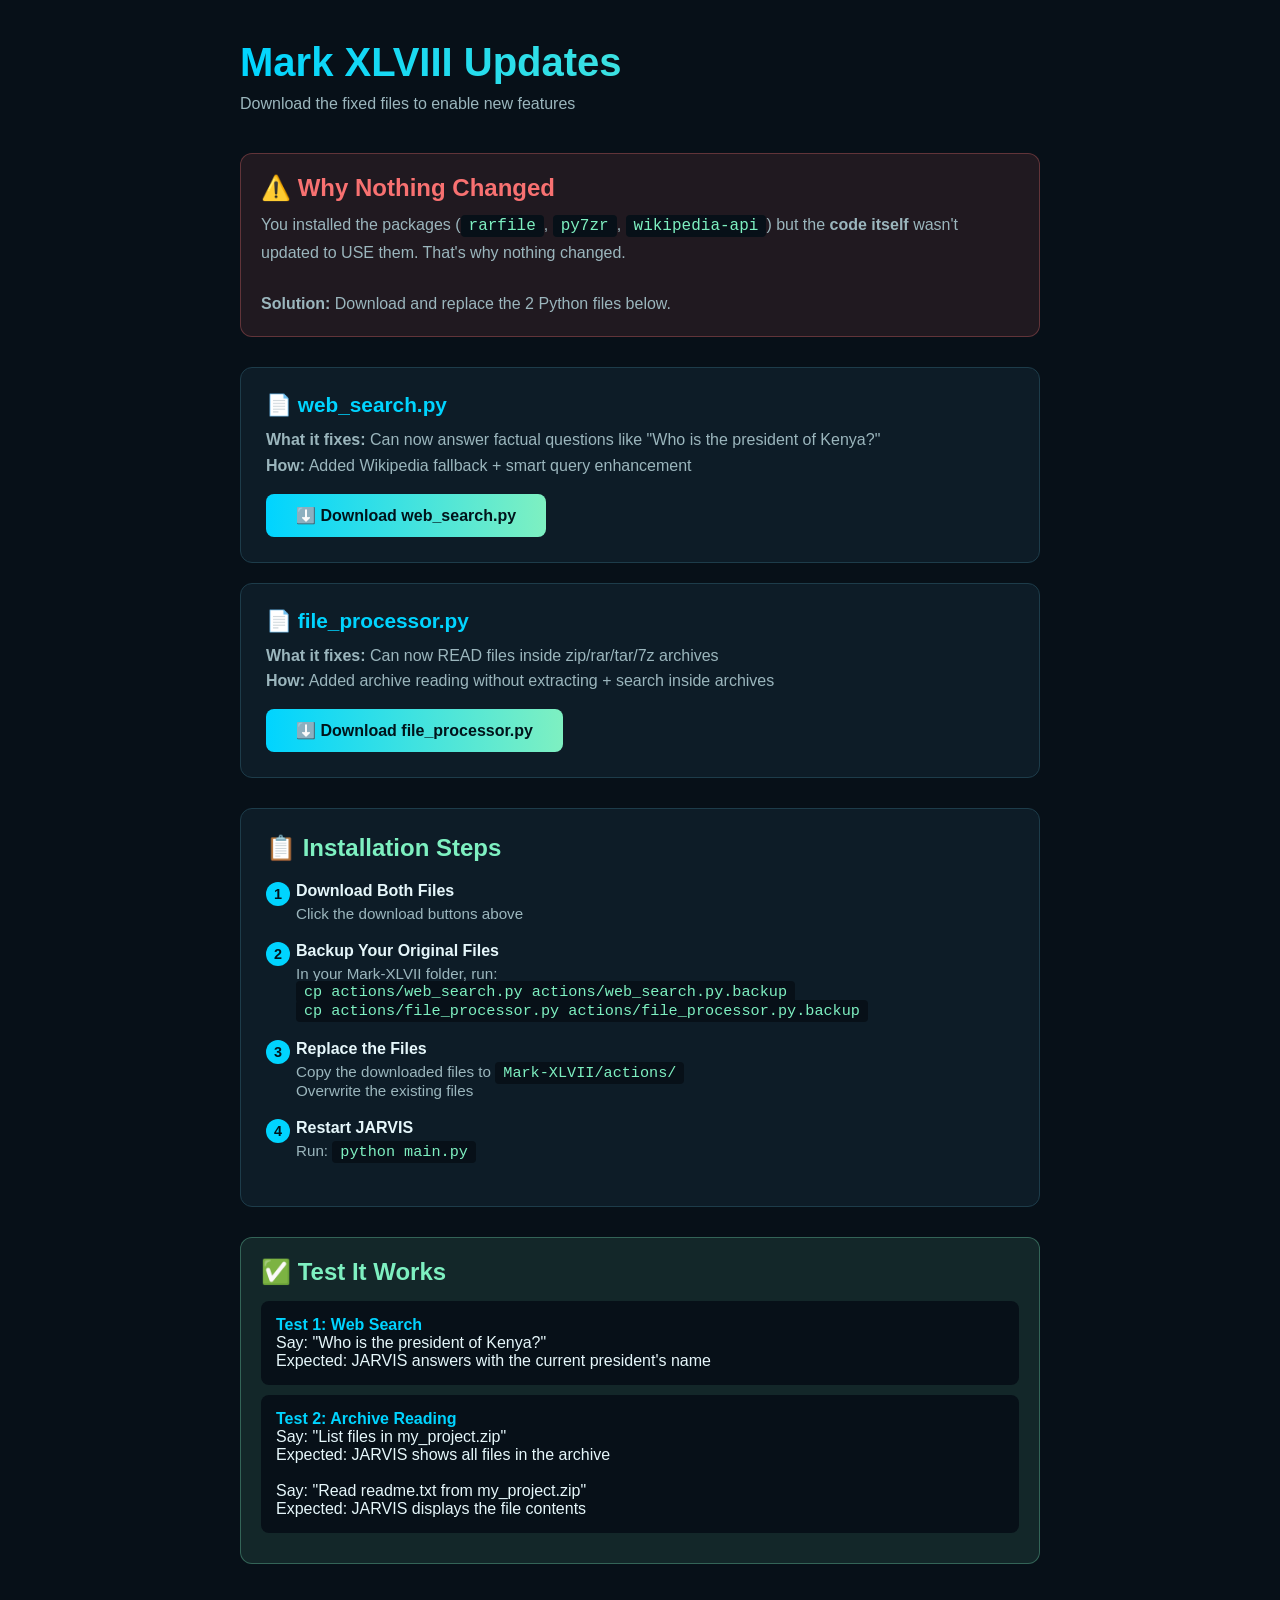
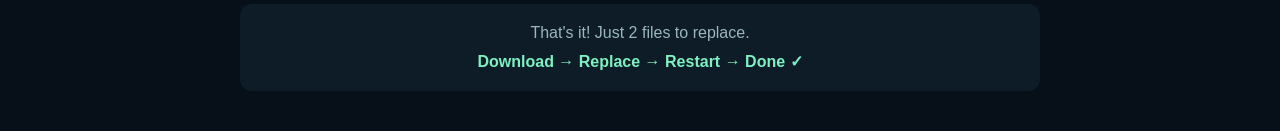
==== public/update.html @ 8b425882 "task snapshot e355923f-7faf-49e5-91c6-82adf22bcbfd" ====
<!DOCTYPE html>
<html lang="en">
<head>
    <meta charset="UTF-8">
    <meta name="viewport" content="width=device-width, initial-scale=1.0">
    <title>Mark XLVIII - Download Updates</title>
    <style>
        * { margin: 0; padding: 0; box-sizing: border-box; }
        body {
            font-family: -apple-system, BlinkMacSystemFont, 'Segoe UI', sans-serif;
            background: #071018;
            color: #e6f7fb;
            padding: 40px 20px;
            min-height: 100vh;
        }
        .container { max-width: 800px; margin: 0 auto; }
        h1 {
            font-size: 2.5em;
            margin-bottom: 10px;
            background: linear-gradient(90deg, #00d4ff, #7ef0c1);
            -webkit-background-clip: text;
            -webkit-text-fill-color: transparent;
        }
        .subtitle { color: #9bb6bd; margin-bottom: 40px; }
        .warning {
            background: rgba(248, 113, 113, 0.1);
            border: 1px solid rgba(248, 113, 113, 0.3);
            padding: 20px;
            border-radius: 12px;
            margin-bottom: 30px;
        }
        .warning h2 { color: #f87171; margin-bottom: 10px; }
        .warning p { color: #9bb6bd; line-height: 1.6; }
        .file-card {
            background: #0d1c27;
            border: 1px solid #1d3c4a;
            border-radius: 12px;
            padding: 25px;
            margin-bottom: 20px;
        }
        .file-card h3 {
            color: #00d4ff;
            margin-bottom: 10px;
            font-size: 1.3em;
        }
        .file-card p {
            color: #9bb6bd;
            margin-bottom: 15px;
            line-height: 1.6;
        }
        .download-btn {
            display: inline-block;
            background: linear-gradient(90deg, #00d4ff, #7ef0c1);
            color: #00141b;
            padding: 12px 30px;
            border-radius: 8px;
            text-decoration: none;
            font-weight: bold;
            transition: transform 0.2s;
        }
        .download-btn:hover { transform: scale(1.05); }
        .steps {
            background: #0d1c27;
            border: 1px solid #1d3c4a;
            border-radius: 12px;
            padding: 25px;
            margin-top: 30px;
        }
        .steps h2 { color: #7ef0c1; margin-bottom: 20px; }
        .step {
            margin-bottom: 20px;
            padding-left: 30px;
            position: relative;
        }
        .step::before {
            content: attr(data-step);
            position: absolute;
            left: 0;
            top: 0;
            background: #00d4ff;
            color: #00141b;
            width: 24px;
            height: 24px;
            border-radius: 50%;
            display: flex;
            align-items: center;
            justify-content: center;
            font-weight: bold;
            font-size: 0.9em;
        }
        .step h4 { color: #e6f7fb; margin-bottom: 5px; }
        .step p { color: #9bb6bd; font-size: 0.95em; }
        code {
            background: #071018;
            padding: 2px 8px;
            border-radius: 4px;
            font-family: 'Courier New', monospace;
            color: #7ef0c1;
        }
        .test-section {
            background: rgba(126, 240, 193, 0.1);
            border: 1px solid rgba(126, 240, 193, 0.3);
            padding: 20px;
            border-radius: 12px;
            margin-top: 30px;
        }
        .test-section h2 { color: #7ef0c1; margin-bottom: 15px; }
        .test-item {
            background: #071018;
            padding: 15px;
            border-radius: 8px;
            margin-bottom: 10px;
        }
        .test-item strong { color: #00d4ff; }
    </style>
</head>
<body>
    <div class="container">
        <h1>Mark XLVIII Updates</h1>
        <p class="subtitle">Download the fixed files to enable new features</p>

        <div class="warning">
            <h2>⚠️ Why Nothing Changed</h2>
            <p>
                You installed the packages (<code>rarfile</code>, <code>py7zr</code>, <code>wikipedia-api</code>) 
                but the <strong>code itself</strong> wasn't updated to USE them. That's why nothing changed.
                <br><br>
                <strong>Solution:</strong> Download and replace the 2 Python files below.
            </p>
        </div>

        <div class="file-card">
            <h3>📄 web_search.py</h3>
            <p>
                <strong>What it fixes:</strong> Can now answer factual questions like "Who is the president of Kenya?"
                <br>
                <strong>How:</strong> Added Wikipedia fallback + smart query enhancement
            </p>
            <a href="/UPDATE_FILES/actions/web_search.py" download class="download-btn">
                ⬇️ Download web_search.py
            </a>
        </div>

        <div class="file-card">
            <h3>📄 file_processor.py</h3>
            <p>
                <strong>What it fixes:</strong> Can now READ files inside zip/rar/tar/7z archives
                <br>
                <strong>How:</strong> Added archive reading without extracting + search inside archives
            </p>
            <a href="/UPDATE_FILES/actions/file_processor.py" download class="download-btn">
                ⬇️ Download file_processor.py
            </a>
        </div>

        <div class="steps">
            <h2>📋 Installation Steps</h2>
            
            <div class="step" data-step="1">
                <h4>Download Both Files</h4>
                <p>Click the download buttons above</p>
            </div>

            <div class="step" data-step="2">
                <h4>Backup Your Original Files</h4>
                <p>In your Mark-XLVII folder, run:<br>
                <code>cp actions/web_search.py actions/web_search.py.backup</code><br>
                <code>cp actions/file_processor.py actions/file_processor.py.backup</code></p>
            </div>

            <div class="step" data-step="3">
                <h4>Replace the Files</h4>
                <p>Copy the downloaded files to <code>Mark-XLVII/actions/</code><br>
                Overwrite the existing files</p>
            </div>

            <div class="step" data-step="4">
                <h4>Restart JARVIS</h4>
                <p>Run: <code>python main.py</code></p>
            </div>
        </div>

        <div class="test-section">
            <h2>✅ Test It Works</h2>
            
            <div class="test-item">
                <strong>Test 1: Web Search</strong><br>
                Say: "Who is the president of Kenya?"<br>
                Expected: JARVIS answers with the current president's name
            </div>

            <div class="test-item">
                <strong>Test 2: Archive Reading</strong><br>
                Say: "List files in my_project.zip"<br>
                Expected: JARVIS shows all files in the archive<br><br>
                Say: "Read readme.txt from my_project.zip"<br>
                Expected: JARVIS displays the file contents
            </div>
        </div>

        <div style="margin-top: 40px; padding: 20px; background: #0d1c27; border-radius: 12px; text-align: center;">
            <p style="color: #9bb6bd; margin-bottom: 10px;">That's it! Just 2 files to replace.</p>
            <p style="color: #7ef0c1; font-weight: bold;">Download → Replace → Restart → Done ✓</p>
        </div>
    </div>
</body>
</html>
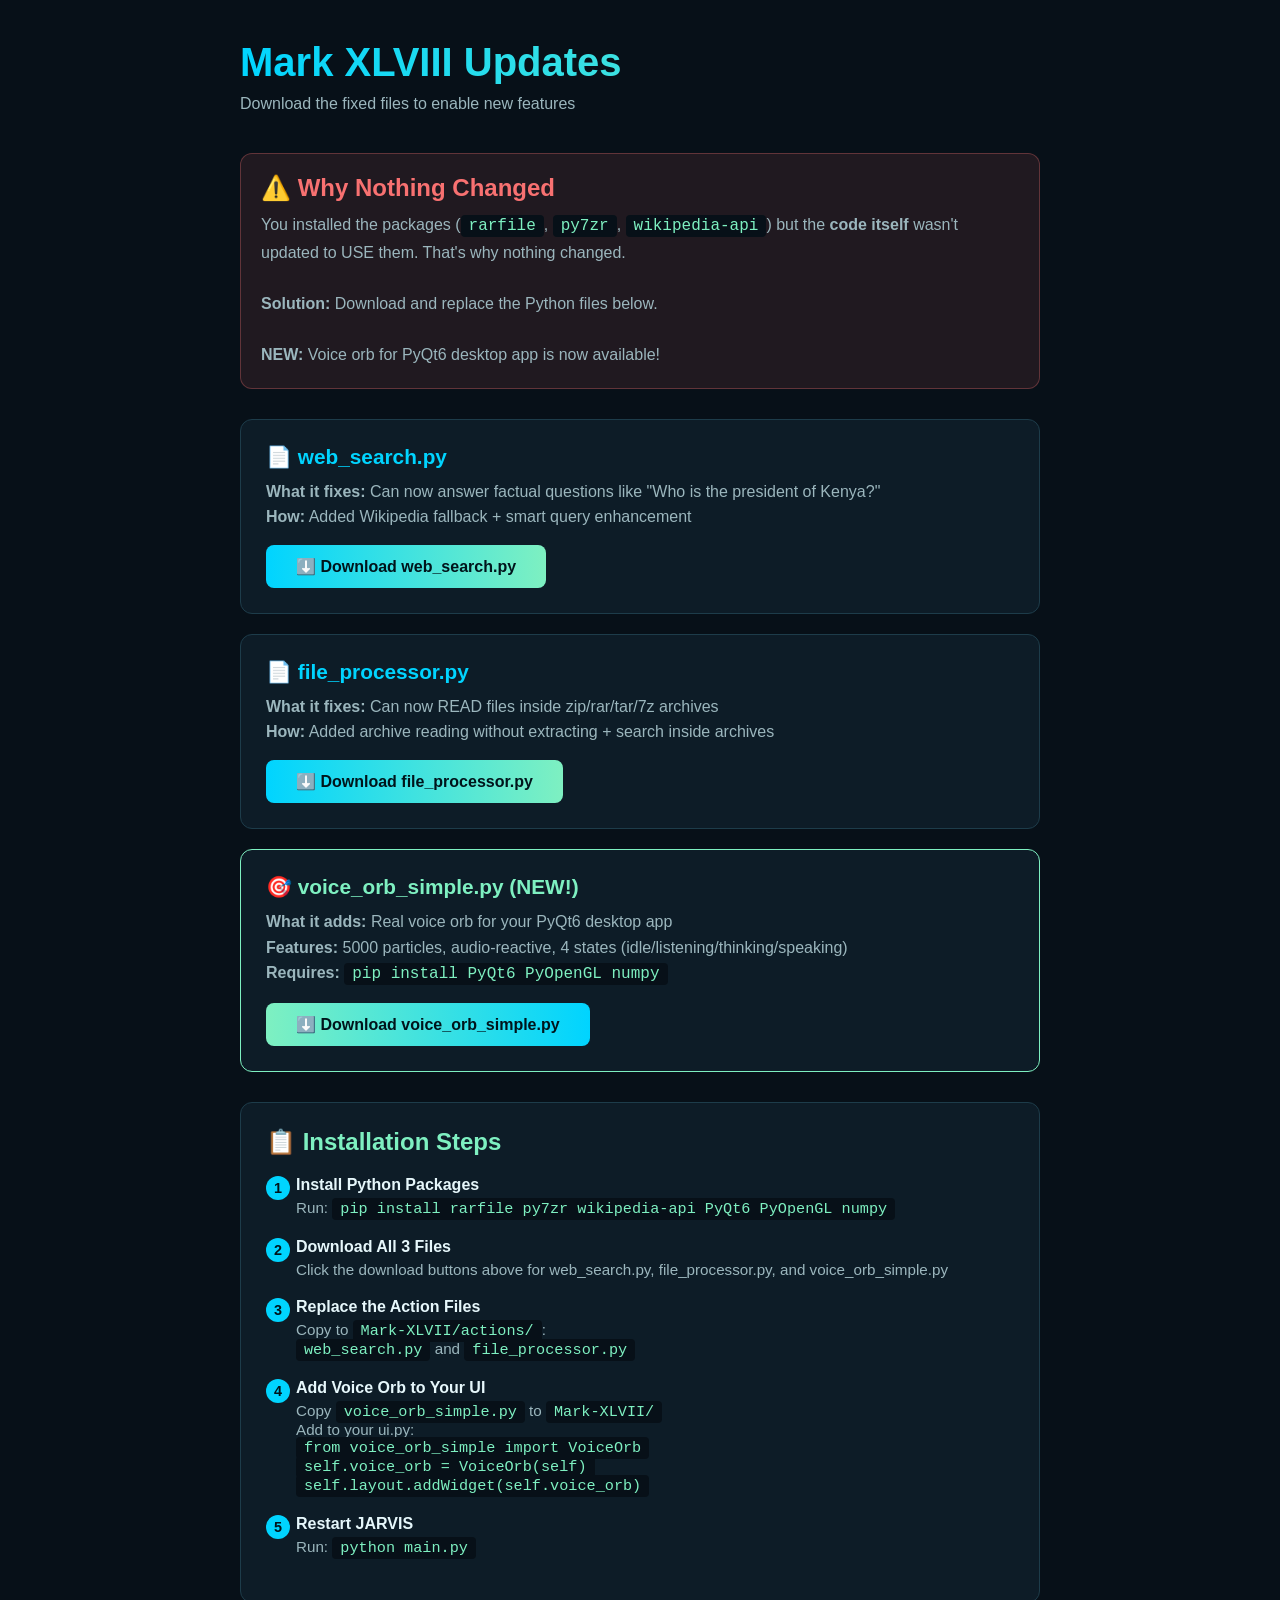
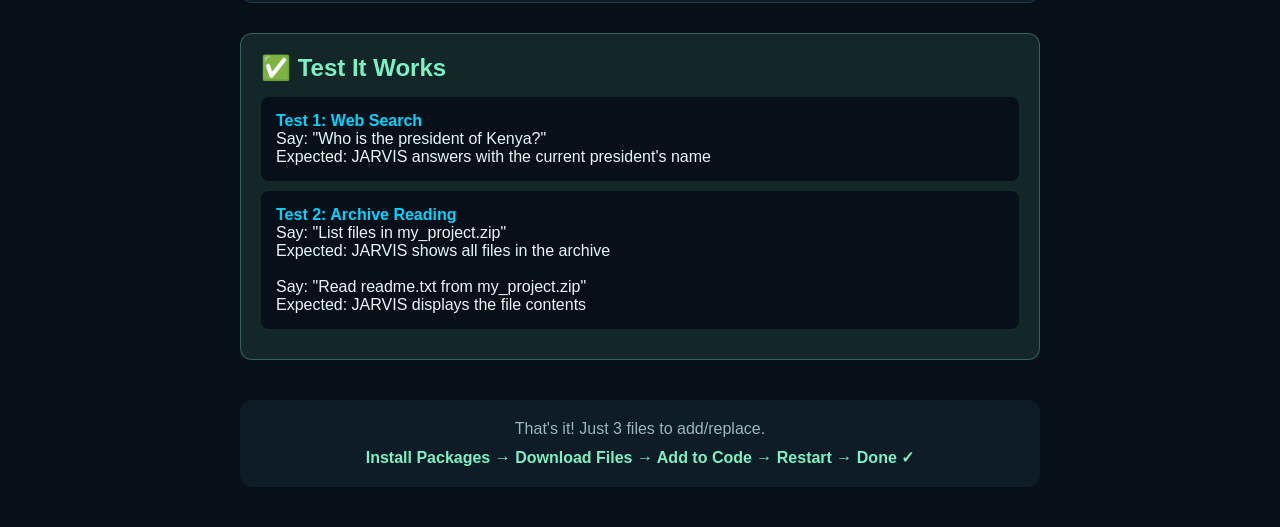
==== commit a774e86a: "task snapshot 7ab40921-697d-44f7-aa76-dc65fe578a5a" ====
--- a/public/update.html
+++ b/public/update.html
@@ -125,7 +125,9 @@
                 You installed the packages (<code>rarfile</code>, <code>py7zr</code>, <code>wikipedia-api</code>) 
                 but the <strong>code itself</strong> wasn't updated to USE them. That's why nothing changed.
                 <br><br>
-                <strong>Solution:</strong> Download and replace the 2 Python files below.
+                <strong>Solution:</strong> Download and replace the Python files below.
+                <br><br>
+                <strong>NEW:</strong> Voice orb for PyQt6 desktop app is now available!
             </p>
         </div>
 
@@ -150,6 +152,20 @@
             </p>
             <a href="/UPDATE_FILES/actions/file_processor.py" download class="download-btn">
                 ⬇️ Download file_processor.py
+            </a>
+        </div>
+
+        <div class="file-card" style="border-color: #7ef0c1;">
+            <h3 style="color: #7ef0c1;">🎯 voice_orb_simple.py (NEW!)</h3>
+            <p>
+                <strong>What it adds:</strong> Real voice orb for your PyQt6 desktop app
+                <br>
+                <strong>Features:</strong> 5000 particles, audio-reactive, 4 states (idle/listening/thinking/speaking)
+                <br>
+                <strong>Requires:</strong> <code>pip install PyQt6 PyOpenGL numpy</code>
+            </p>
+            <a href="/UPDATE_FILES/voice_orb_simple.py" download class="download-btn" style="background: linear-gradient(90deg, #7ef0c1, #00d4ff);">
+                ⬇️ Download voice_orb_simple.py
             </a>
         </div>
 
@@ -157,24 +173,31 @@
             <h2>📋 Installation Steps</h2>
             
             <div class="step" data-step="1">
-                <h4>Download Both Files</h4>
-                <p>Click the download buttons above</p>
+                <h4>Install Python Packages</h4>
+                <p>Run: <code>pip install rarfile py7zr wikipedia-api PyQt6 PyOpenGL numpy</code></p>
             </div>
 
             <div class="step" data-step="2">
-                <h4>Backup Your Original Files</h4>
-                <p>In your Mark-XLVII folder, run:<br>
-                <code>cp actions/web_search.py actions/web_search.py.backup</code><br>
-                <code>cp actions/file_processor.py actions/file_processor.py.backup</code></p>
+                <h4>Download All 3 Files</h4>
+                <p>Click the download buttons above for web_search.py, file_processor.py, and voice_orb_simple.py</p>
             </div>
 
             <div class="step" data-step="3">
-                <h4>Replace the Files</h4>
-                <p>Copy the downloaded files to <code>Mark-XLVII/actions/</code><br>
-                Overwrite the existing files</p>
+                <h4>Replace the Action Files</h4>
+                <p>Copy to <code>Mark-XLVII/actions/</code>:<br>
+                <code>web_search.py</code> and <code>file_processor.py</code></p>
             </div>
 
             <div class="step" data-step="4">
+                <h4>Add Voice Orb to Your UI</h4>
+                <p>Copy <code>voice_orb_simple.py</code> to <code>Mark-XLVII/</code><br>
+                Add to your ui.py:<br>
+                <code>from voice_orb_simple import VoiceOrb</code><br>
+                <code>self.voice_orb = VoiceOrb(self)</code><br>
+                <code>self.layout.addWidget(self.voice_orb)</code></p>
+            </div>
+
+            <div class="step" data-step="5">
                 <h4>Restart JARVIS</h4>
                 <p>Run: <code>python main.py</code></p>
             </div>
@@ -199,8 +222,8 @@
         </div>
 
         <div style="margin-top: 40px; padding: 20px; background: #0d1c27; border-radius: 12px; text-align: center;">
-            <p style="color: #9bb6bd; margin-bottom: 10px;">That's it! Just 2 files to replace.</p>
-            <p style="color: #7ef0c1; font-weight: bold;">Download → Replace → Restart → Done ✓</p>
+            <p style="color: #9bb6bd; margin-bottom: 10px;">That's it! Just 3 files to add/replace.</p>
+            <p style="color: #7ef0c1; font-weight: bold;">Install Packages → Download Files → Add to Code → Restart → Done ✓</p>
         </div>
     </div>
 </body>
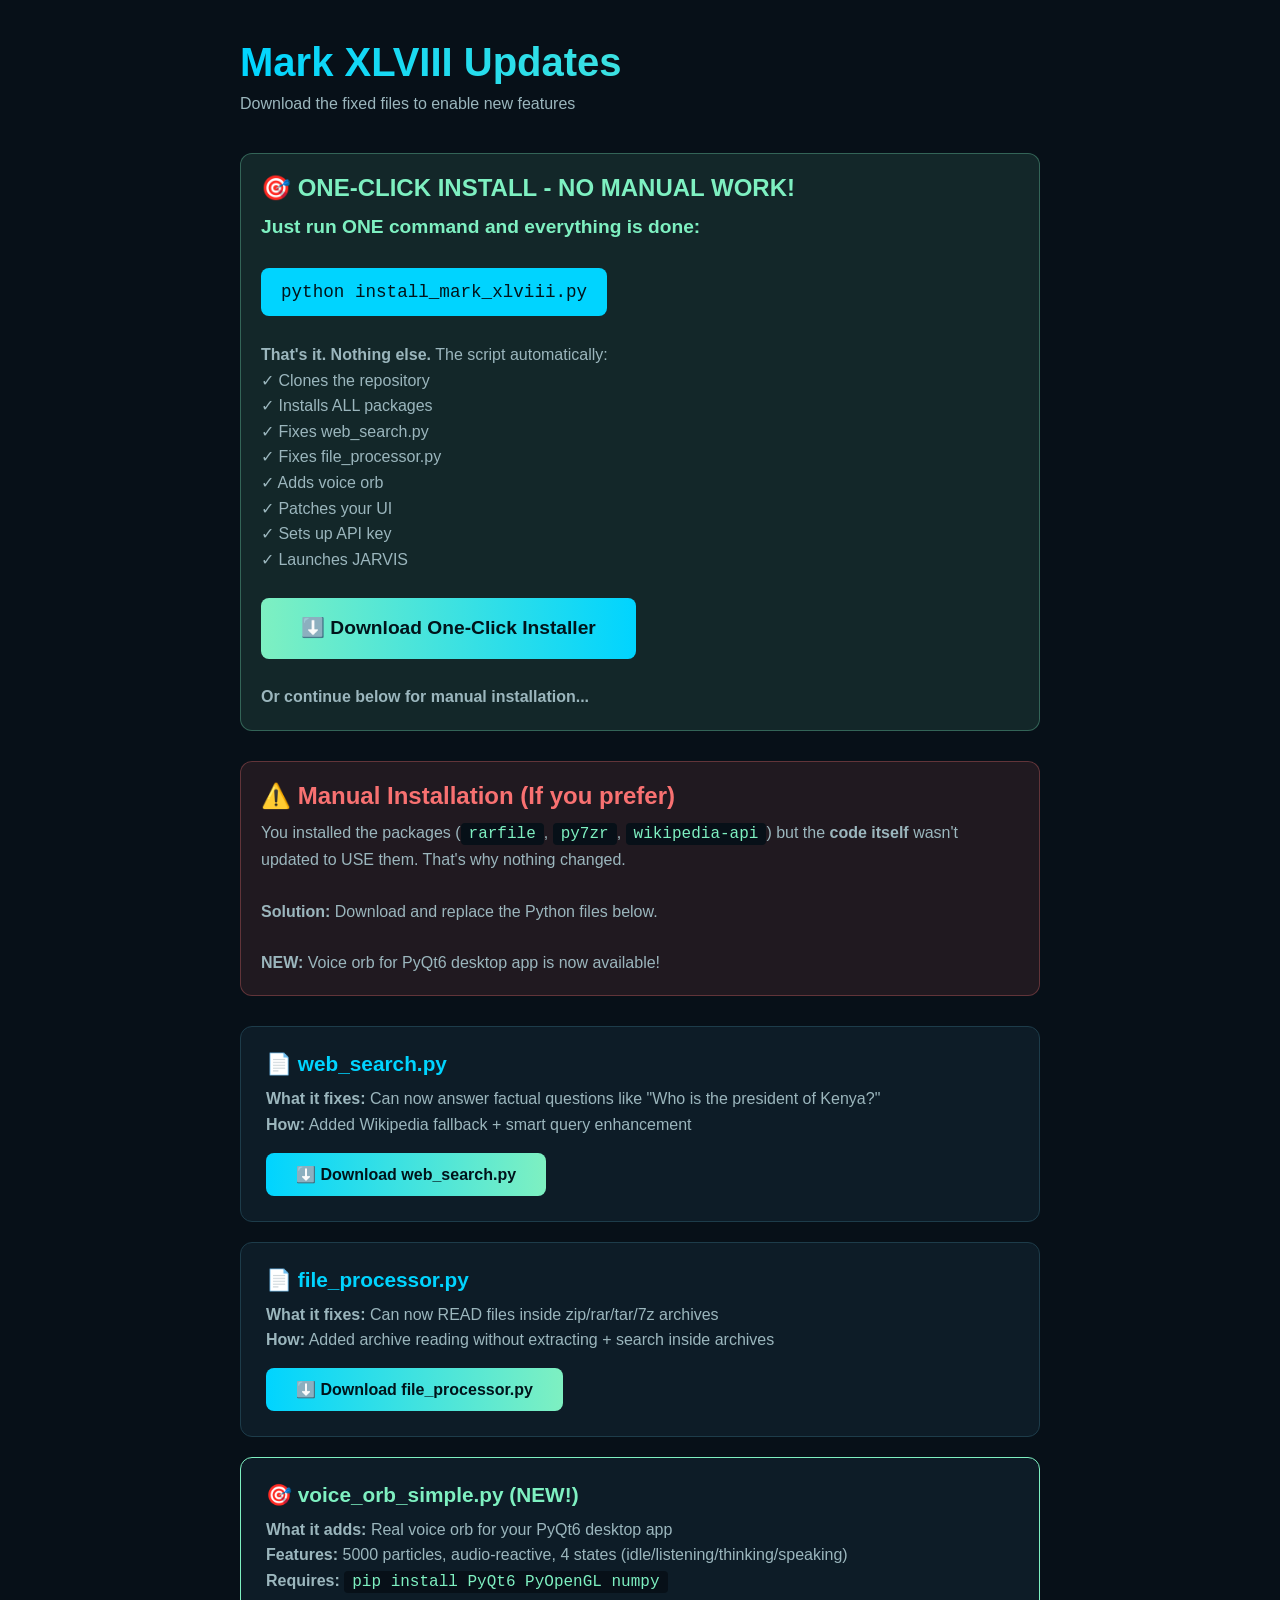
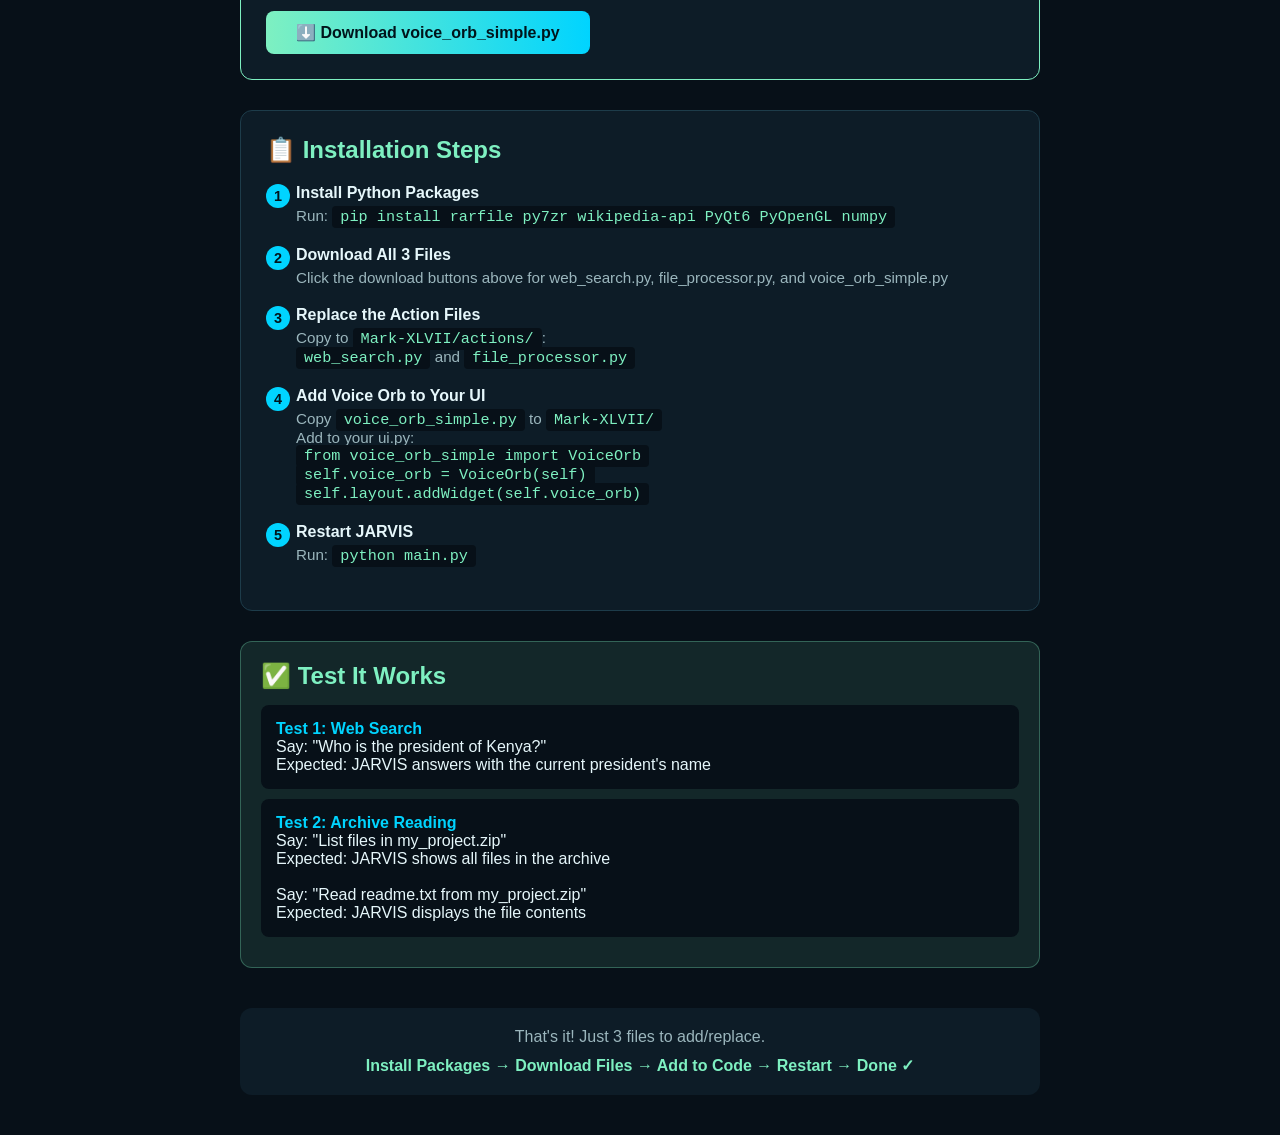
==== commit 5a558ff6: "task snapshot 38189eb6-eaab-44f5-841b-bb962f5e1512" ====
--- a/public/update.html
+++ b/public/update.html
@@ -119,8 +119,35 @@
         <h1>Mark XLVIII Updates</h1>
         <p class="subtitle">Download the fixed files to enable new features</p>
 
+        <div class="warning" style="background: rgba(126, 240, 193, 0.1); border-color: rgba(126, 240, 193, 0.3);">
+            <h2 style="color: #7ef0c1;">🎯 ONE-CLICK INSTALL - NO MANUAL WORK!</h2>
+            <p>
+                <strong style="color: #7ef0c1; font-size: 1.2em;">Just run ONE command and everything is done:</strong>
+                <br><br>
+                <code style="background: #00d4ff; color: #00141b; padding: 10px 20px; font-size: 1.1em; display: inline-block; border-radius: 8px;">
+                    python install_mark_xlviii.py
+                </code>
+                <br><br>
+                <strong>That's it. Nothing else.</strong> The script automatically:
+                <br>✓ Clones the repository
+                <br>✓ Installs ALL packages
+                <br>✓ Fixes web_search.py
+                <br>✓ Fixes file_processor.py
+                <br>✓ Adds voice orb
+                <br>✓ Patches your UI
+                <br>✓ Sets up API key
+                <br>✓ Launches JARVIS
+                <br><br>
+                <a href="/install_mark_xlviii.py" download class="download-btn" style="background: linear-gradient(90deg, #7ef0c1, #00d4ff); font-size: 1.2em; padding: 15px 40px;">
+                    ⬇️ Download One-Click Installer
+                </a>
+                <br><br>
+                <strong style="color: #9bb6bd;">Or continue below for manual installation...</strong>
+            </p>
+        </div>
+
         <div class="warning">
-            <h2>⚠️ Why Nothing Changed</h2>
+            <h2>⚠️ Manual Installation (If you prefer)</h2>
             <p>
                 You installed the packages (<code>rarfile</code>, <code>py7zr</code>, <code>wikipedia-api</code>) 
                 but the <strong>code itself</strong> wasn't updated to USE them. That's why nothing changed.
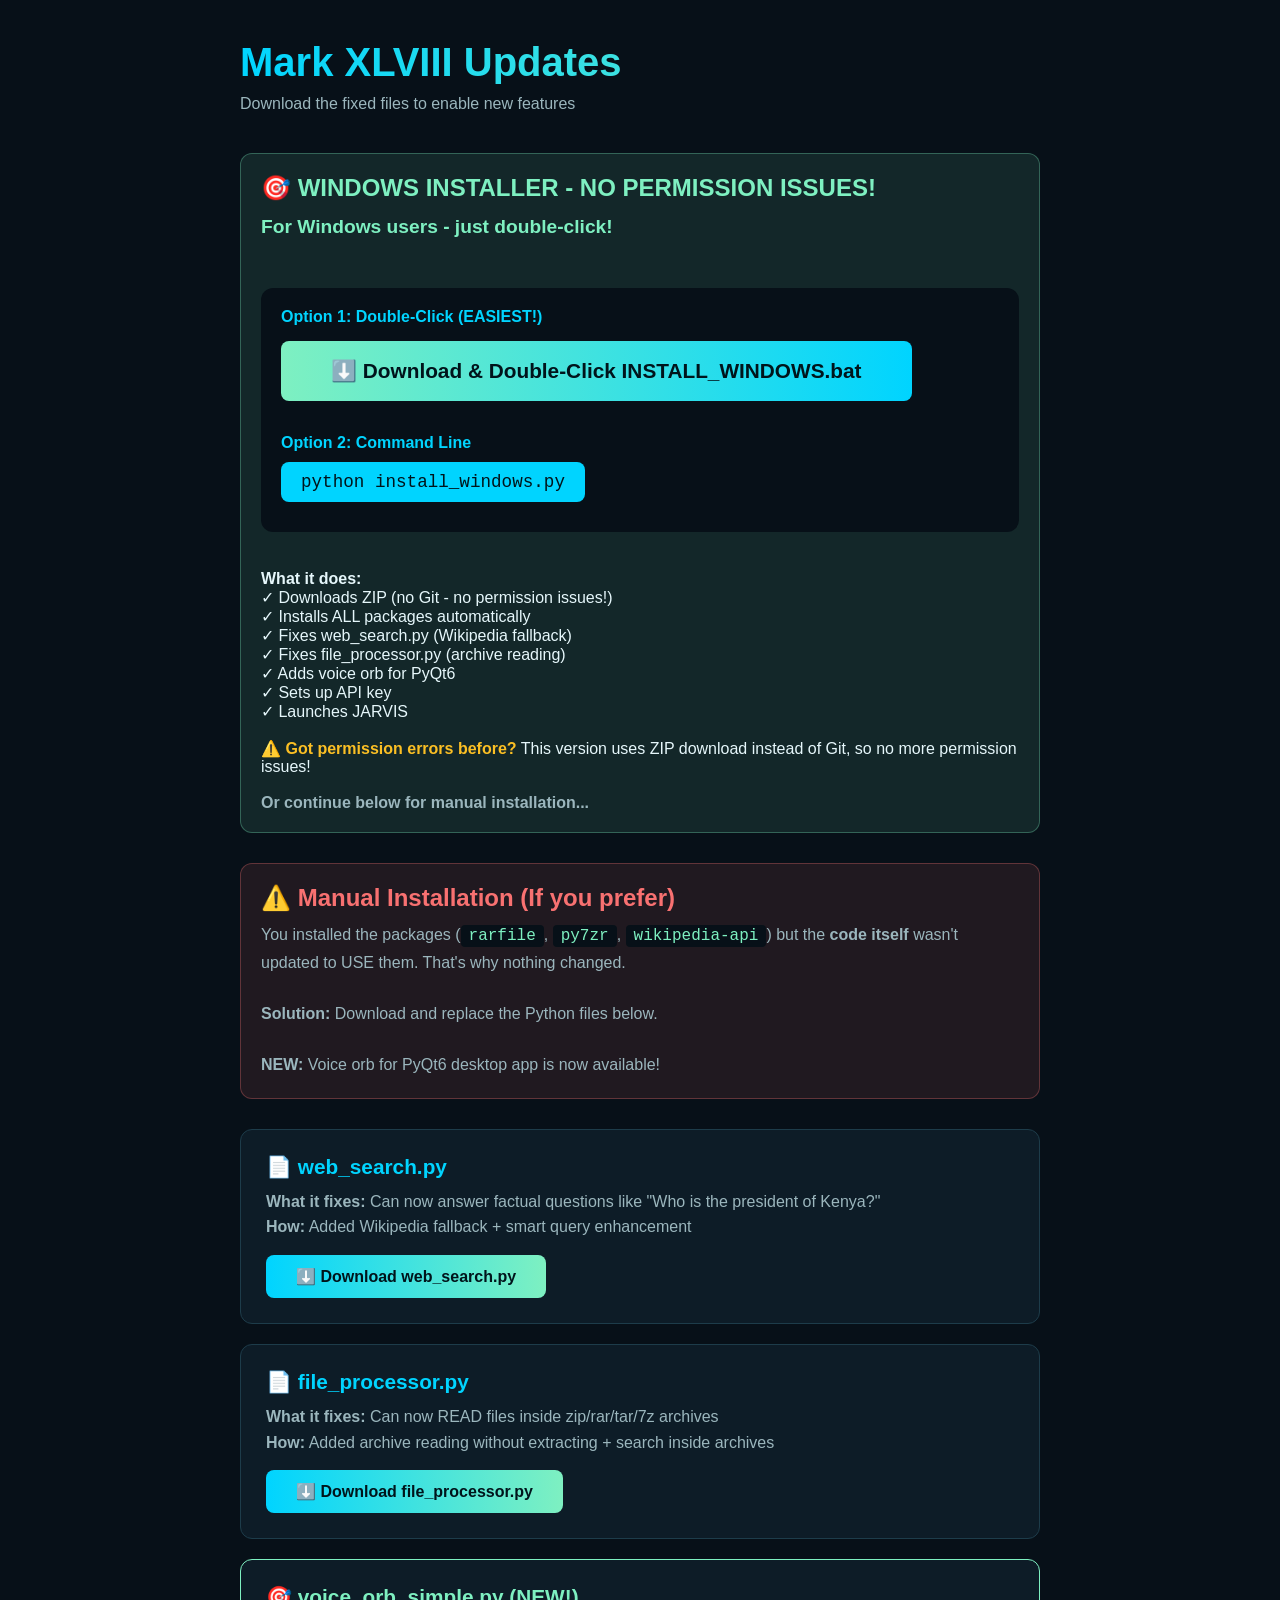
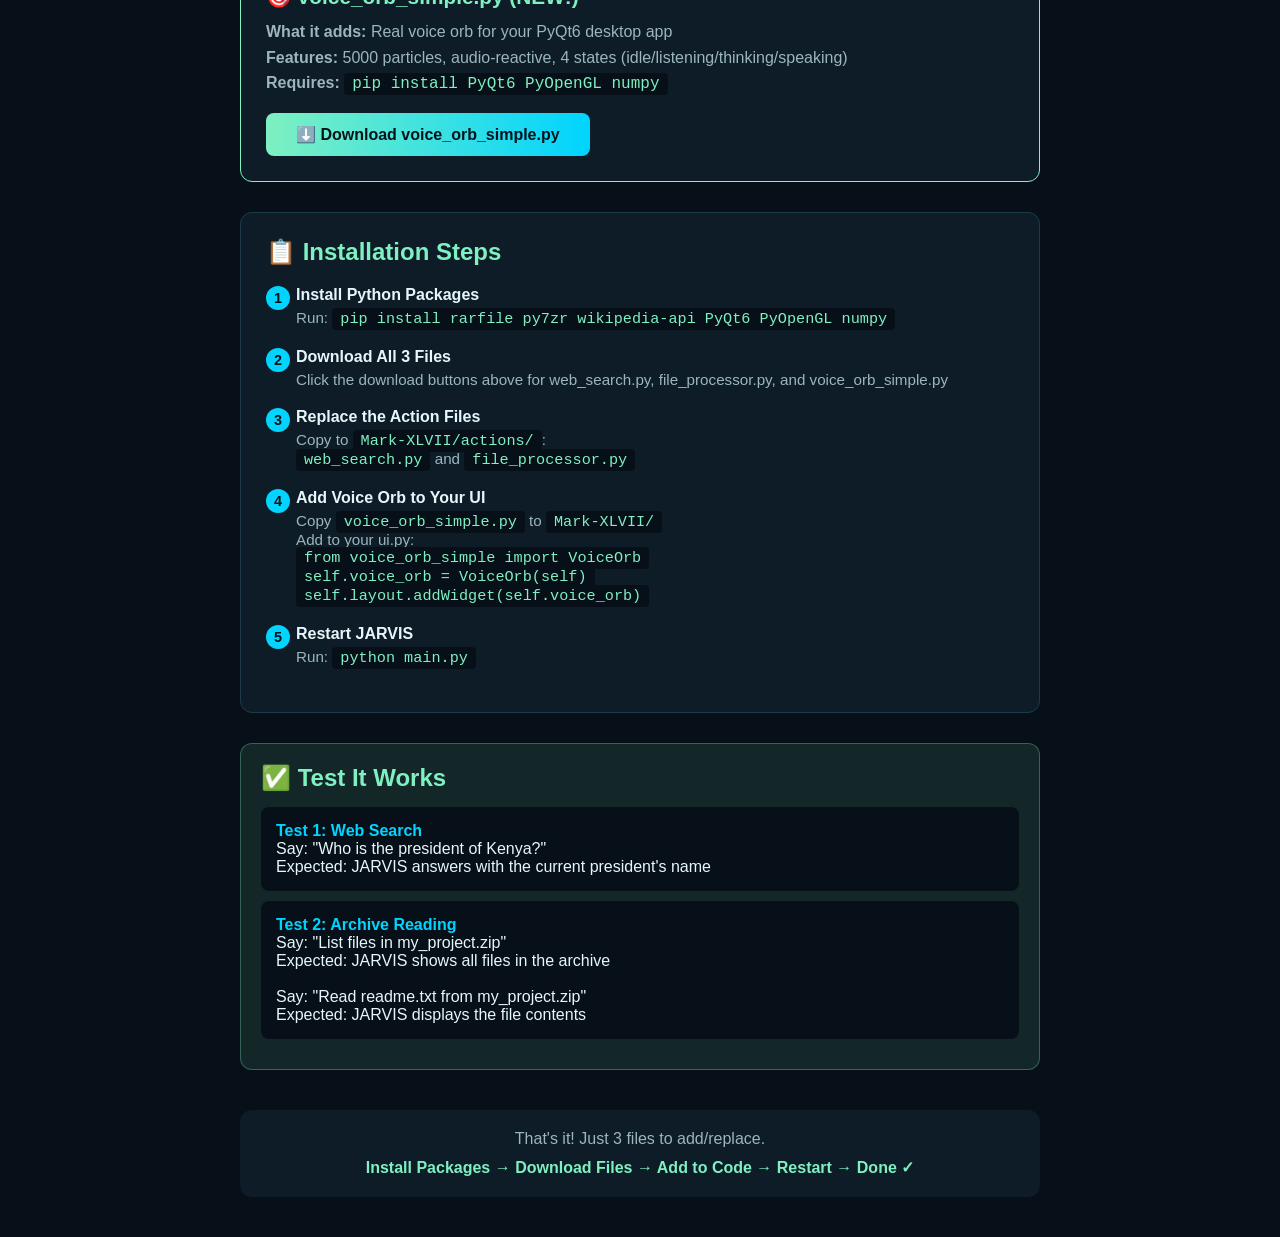
==== commit 424d986a: "task snapshot 17ab6827-e625-42cc-a8a7-e1d32aad1c0c" ====
--- a/public/update.html
+++ b/public/update.html
@@ -120,27 +120,32 @@
         <p class="subtitle">Download the fixed files to enable new features</p>
 
         <div class="warning" style="background: rgba(126, 240, 193, 0.1); border-color: rgba(126, 240, 193, 0.3);">
-            <h2 style="color: #7ef0c1;">🎯 ONE-CLICK INSTALL - NO MANUAL WORK!</h2>
-            <p>
-                <strong style="color: #7ef0c1; font-size: 1.2em;">Just run ONE command and everything is done:</strong>
-                <br><br>
-                <code style="background: #00d4ff; color: #00141b; padding: 10px 20px; font-size: 1.1em; display: inline-block; border-radius: 8px;">
-                    python install_mark_xlviii.py
-                </code>
-                <br><br>
-                <strong>That's it. Nothing else.</strong> The script automatically:
-                <br>✓ Clones the repository
-                <br>✓ Installs ALL packages
-                <br>✓ Fixes web_search.py
-                <br>✓ Fixes file_processor.py
-                <br>✓ Adds voice orb
-                <br>✓ Patches your UI
+            <h2 style="color: #7ef0c1;">🎯 WINDOWS INSTALLER - NO PERMISSION ISSUES!</h2>
+            <p>
+                <strong style="color: #7ef0c1; font-size: 1.2em;">For Windows users - just double-click!</strong>
+                <br><br>
+                <div style="background: #071018; padding: 20px; border-radius: 12px; margin: 20px 0;">
+                    <strong style="color: #00d4ff;">Option 1: Double-Click (EASIEST!)</strong><br>
+                    <a href="/INSTALL_WINDOWS.bat" download class="download-btn" style="background: linear-gradient(90deg, #7ef0c1, #00d4ff); font-size: 1.3em; padding: 18px 50px; margin: 15px 0; display: inline-block;">
+                        ⬇️ Download & Double-Click INSTALL_WINDOWS.bat
+                    </a>
+                    <br><br>
+                    <strong style="color: #00d4ff;">Option 2: Command Line</strong><br>
+                    <code style="background: #00d4ff; color: #00141b; padding: 10px 20px; font-size: 1.1em; display: inline-block; border-radius: 8px; margin: 10px 0;">
+                        python install_windows.py
+                    </code>
+                </div>
+                <br>
+                <strong>What it does:</strong>
+                <br>✓ Downloads ZIP (no Git - no permission issues!)
+                <br>✓ Installs ALL packages automatically
+                <br>✓ Fixes web_search.py (Wikipedia fallback)
+                <br>✓ Fixes file_processor.py (archive reading)
+                <br>✓ Adds voice orb for PyQt6
                 <br>✓ Sets up API key
                 <br>✓ Launches JARVIS
                 <br><br>
-                <a href="/install_mark_xlviii.py" download class="download-btn" style="background: linear-gradient(90deg, #7ef0c1, #00d4ff); font-size: 1.2em; padding: 15px 40px;">
-                    ⬇️ Download One-Click Installer
-                </a>
+                <strong style="color: #fbbf24;">⚠️ Got permission errors before?</strong> This version uses ZIP download instead of Git, so no more permission issues!
                 <br><br>
                 <strong style="color: #9bb6bd;">Or continue below for manual installation...</strong>
             </p>
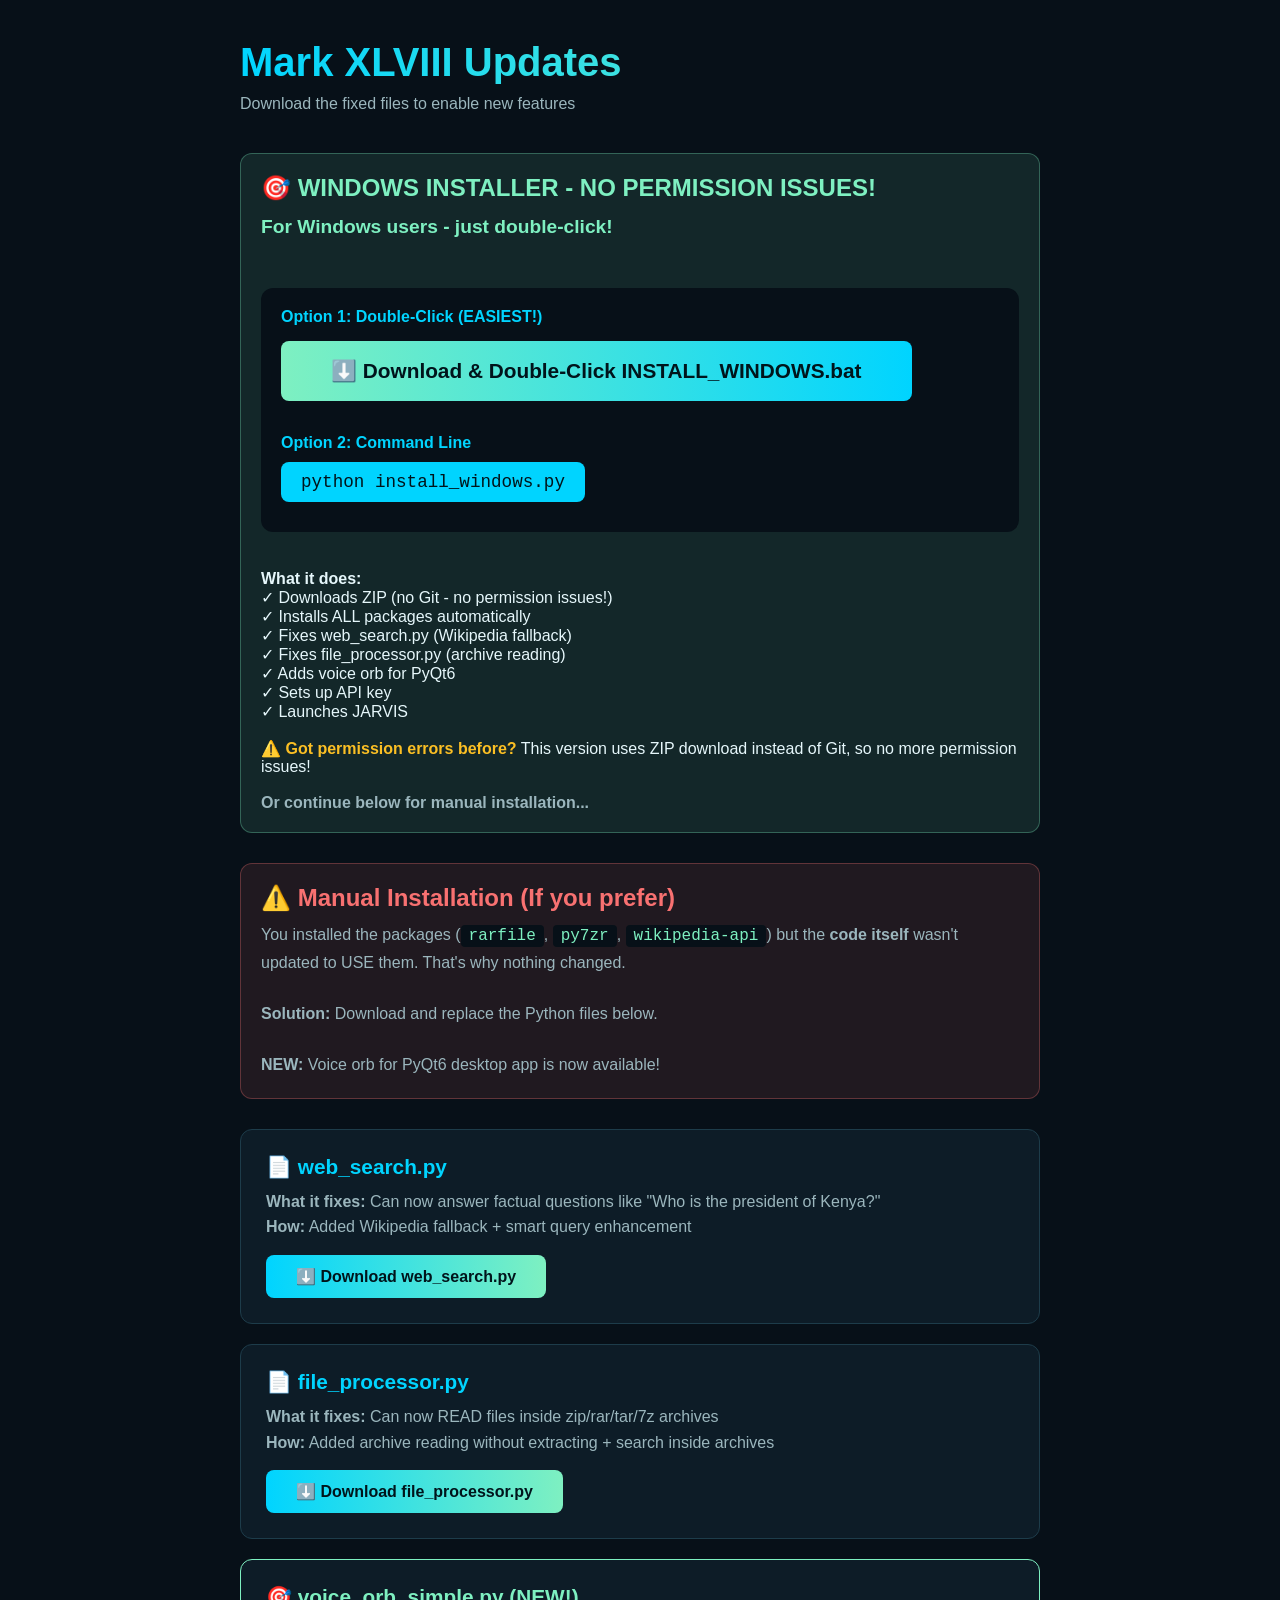
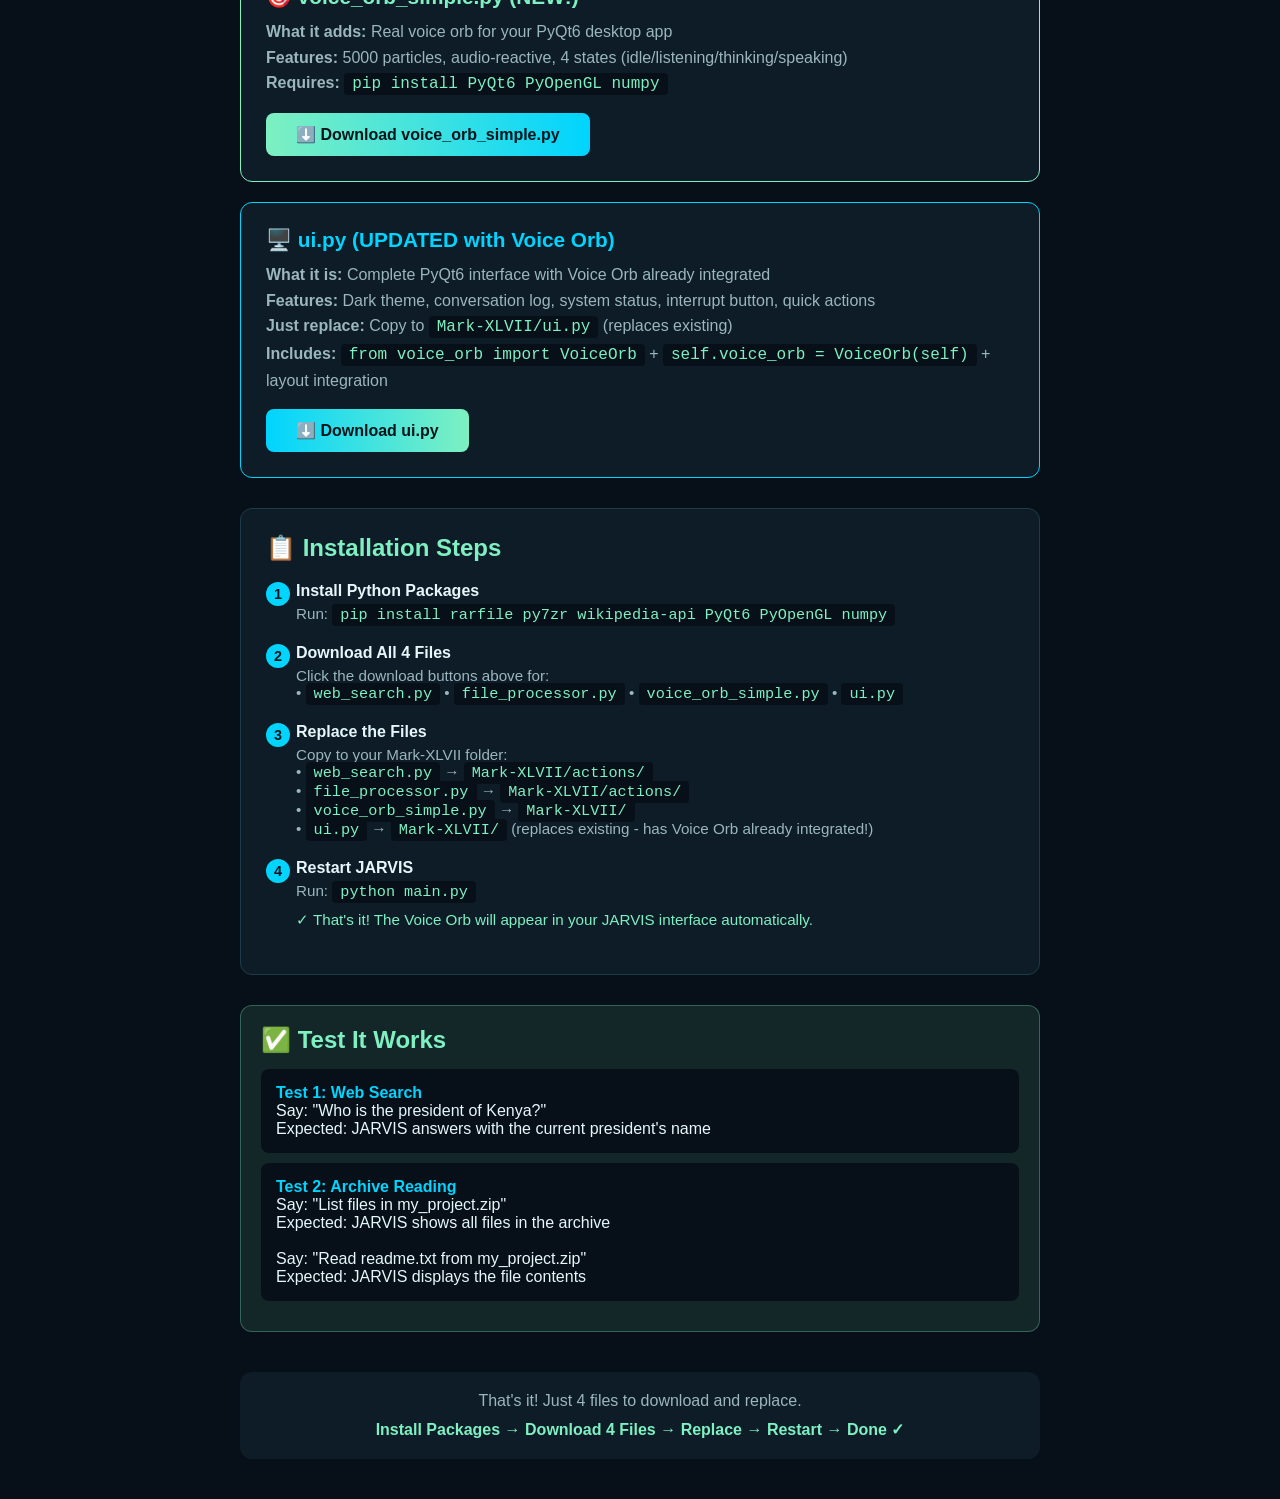
==== commit 9918dc11: "task snapshot bdaff67c-7209-498d-addf-3322ce7c9ac0" ====
--- a/public/update.html
+++ b/public/update.html
@@ -201,40 +201,51 @@
             </a>
         </div>
 
+        <div class="file-card" style="border-color: #00d4ff;">
+            <h3 style="color: #00d4ff;">🖥️ ui.py (UPDATED with Voice Orb)</h3>
+            <p>
+                <strong>What it is:</strong> Complete PyQt6 interface with Voice Orb already integrated
+                <br>
+                <strong>Features:</strong> Dark theme, conversation log, system status, interrupt button, quick actions
+                <br>
+                <strong>Just replace:</strong> Copy to <code>Mark-XLVII/ui.py</code> (replaces existing)
+                <br>
+                <strong>Includes:</strong> <code>from voice_orb import VoiceOrb</code> + <code>self.voice_orb = VoiceOrb(self)</code> + layout integration
+            </p>
+            <a href="/UPDATE_FILES/ui.py" download class="download-btn" style="background: linear-gradient(90deg, #00d4ff, #7ef0c1);">
+                ⬇️ Download ui.py
+            </a>
+        </div>
+
         <div class="steps">
             <h2>📋 Installation Steps</h2>
-            
+
             <div class="step" data-step="1">
                 <h4>Install Python Packages</h4>
                 <p>Run: <code>pip install rarfile py7zr wikipedia-api PyQt6 PyOpenGL numpy</code></p>
             </div>
 
             <div class="step" data-step="2">
-                <h4>Download All 3 Files</h4>
-                <p>Click the download buttons above for web_search.py, file_processor.py, and voice_orb_simple.py</p>
+                <h4>Download All 4 Files</h4>
+                <p>Click the download buttons above for:<br>
+                • <code>web_search.py</code> • <code>file_processor.py</code> • <code>voice_orb_simple.py</code> • <code>ui.py</code></p>
             </div>
 
             <div class="step" data-step="3">
-                <h4>Replace the Action Files</h4>
-                <p>Copy to <code>Mark-XLVII/actions/</code>:<br>
-                <code>web_search.py</code> and <code>file_processor.py</code></p>
+                <h4>Replace the Files</h4>
+                <p>Copy to your Mark-XLVII folder:<br>
+                • <code>web_search.py</code> → <code>Mark-XLVII/actions/</code><br>
+                • <code>file_processor.py</code> → <code>Mark-XLVII/actions/</code><br>
+                • <code>voice_orb_simple.py</code> → <code>Mark-XLVII/</code><br>
+                • <code>ui.py</code> → <code>Mark-XLVII/</code> (replaces existing - has Voice Orb already integrated!)</p>
             </div>
 
             <div class="step" data-step="4">
-                <h4>Add Voice Orb to Your UI</h4>
-                <p>Copy <code>voice_orb_simple.py</code> to <code>Mark-XLVII/</code><br>
-                Add to your ui.py:<br>
-                <code>from voice_orb_simple import VoiceOrb</code><br>
-                <code>self.voice_orb = VoiceOrb(self)</code><br>
-                <code>self.layout.addWidget(self.voice_orb)</code></p>
-            </div>
-
-            <div class="step" data-step="5">
                 <h4>Restart JARVIS</h4>
                 <p>Run: <code>python main.py</code></p>
-            </div>
-        </div>
-
+                <p style="color: #7ef0c1; margin-top: 10px;">✓ That's it! The Voice Orb will appear in your JARVIS interface automatically.</p>
+            </div>
+        </div>
         <div class="test-section">
             <h2>✅ Test It Works</h2>
             
@@ -254,8 +265,8 @@
         </div>
 
         <div style="margin-top: 40px; padding: 20px; background: #0d1c27; border-radius: 12px; text-align: center;">
-            <p style="color: #9bb6bd; margin-bottom: 10px;">That's it! Just 3 files to add/replace.</p>
-            <p style="color: #7ef0c1; font-weight: bold;">Install Packages → Download Files → Add to Code → Restart → Done ✓</p>
+            <p style="color: #9bb6bd; margin-bottom: 10px;">That's it! Just 4 files to download and replace.</p>
+            <p style="color: #7ef0c1; font-weight: bold;">Install Packages → Download 4 Files → Replace → Restart → Done ✓</p>
         </div>
     </div>
 </body>
